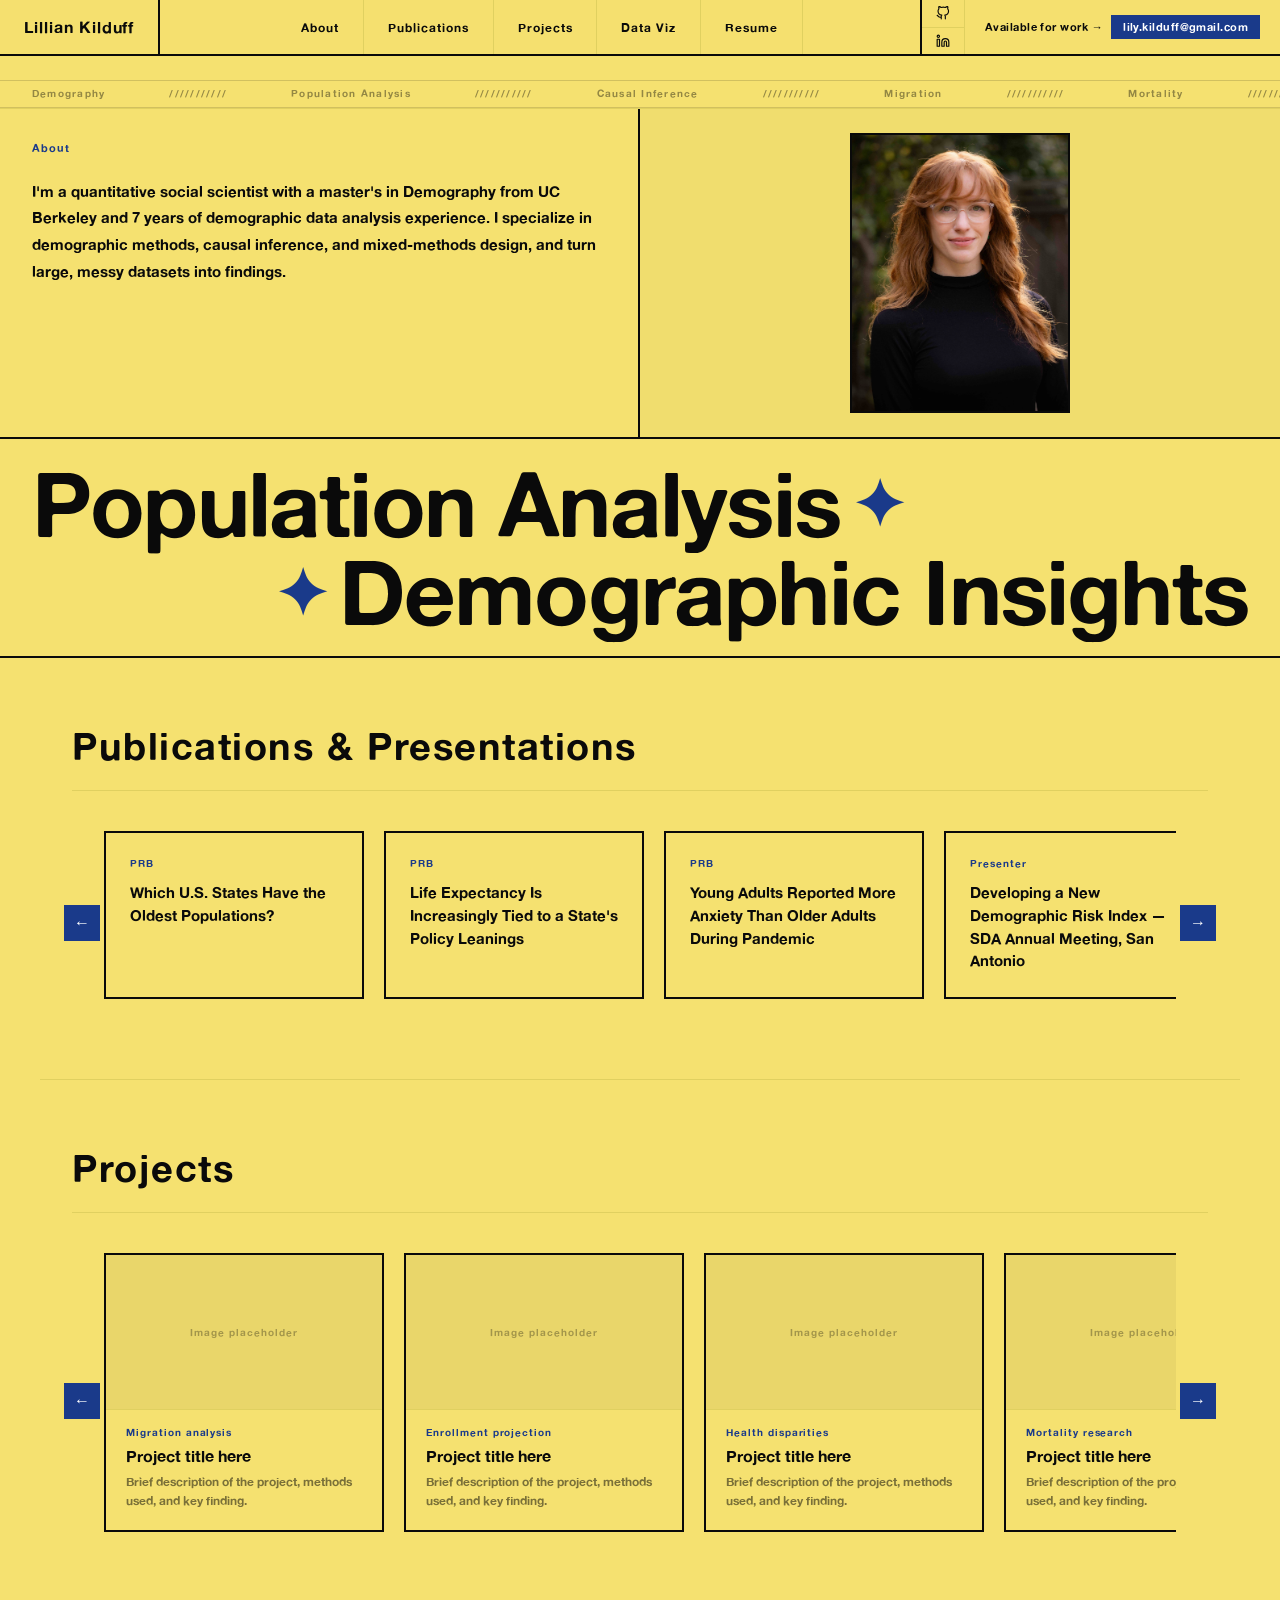
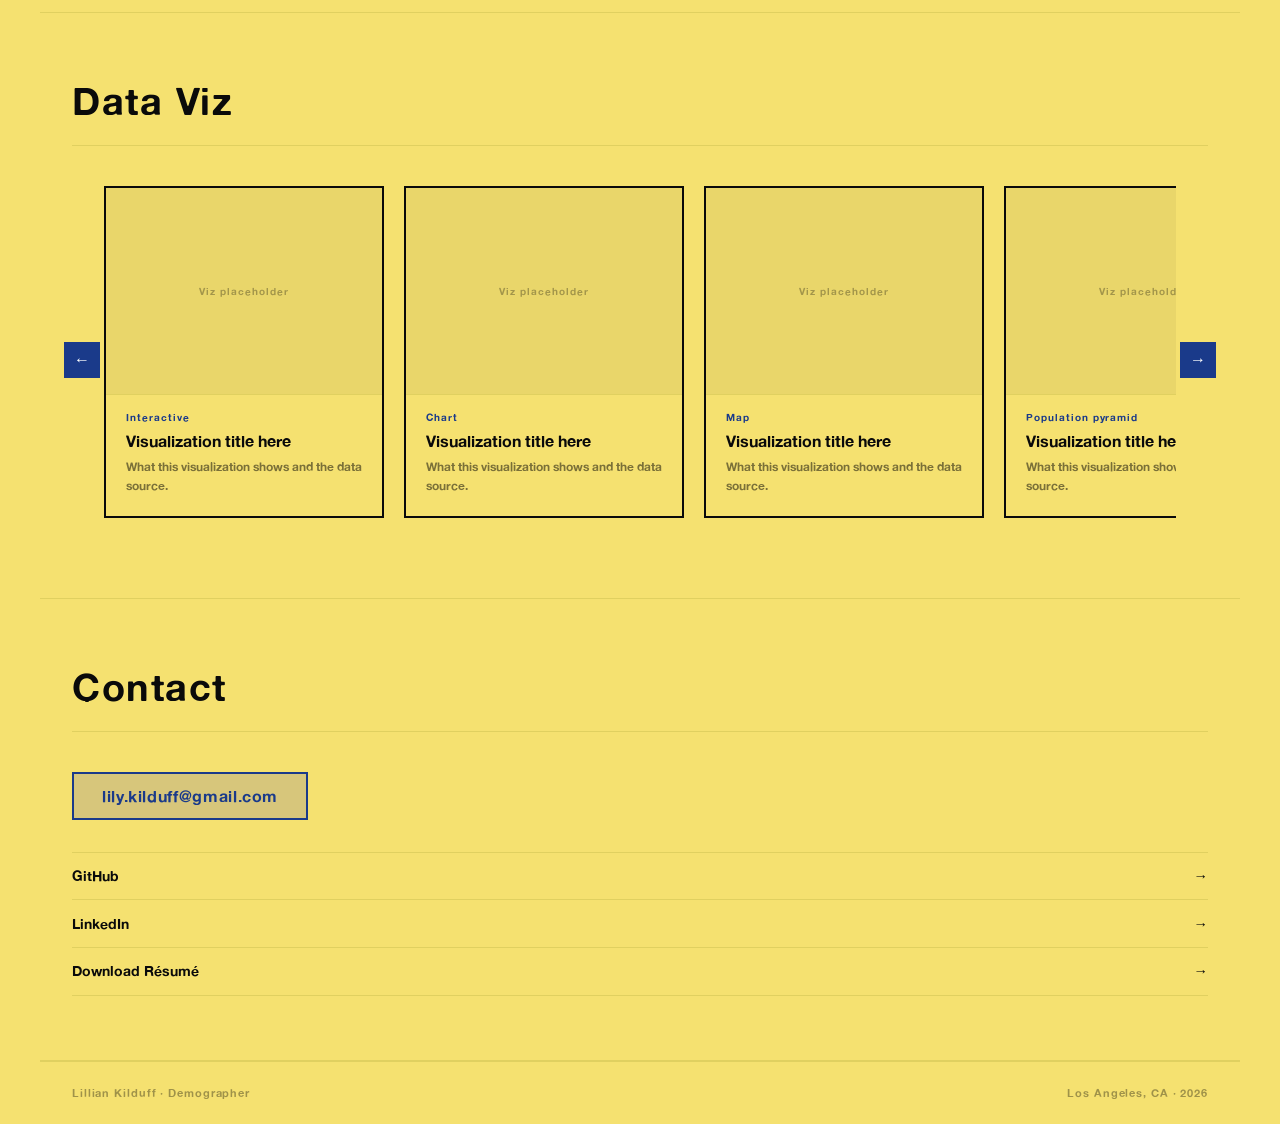
==== index.html @ 301efece "switch" ====
<!DOCTYPE html>
<html lang="en">
<head>
  <meta charset="UTF-8" />
  <meta name="viewport" content="width=device-width, initial-scale=1.0" />
  <title>Lillian Kilduff — Demographer</title>
  <style>
    @font-face {
      font-family: 'AlteHaasGrotesk';
      src: url('fonts/AlteHaasGroteskBold.ttf') format('truetype');
    }
    @font-face {
      font-family: 'ClassyVogue';
      src: url('fonts/Classyvogueregular.ttf') format('truetype');
    }

    *, *::before, *::after { box-sizing: border-box; margin: 0; padding: 0; }

    :root {
      --bg: #F5E170;
      --ink: #0a0a0a;
      --blue: #1a3a8a;
      --rule: #e0d060;
      --max: 1200px;
    }

    html { scroll-behavior: smooth; }

    body {
      font-family: 'AlteHaasGrotesk', sans-serif;
      background: var(--bg);
      color: var(--ink);
      -webkit-font-smoothing: antialiased;
      overflow-x: hidden;
      cursor: url("data:image/svg+xml,%3Csvg xmlns='http://www.w3.org/2000/svg' width='32' height='32' viewBox='0 0 32 32'%3E%3Crect x='14' y='2' width='2' height='4' fill='%231a3a8a'/%3E%3Crect x='16' y='2' width='2' height='4' fill='%23E87722'/%3E%3Crect x='11' y='7' width='5' height='4' fill='%231a3a8a'/%3E%3Crect x='16' y='7' width='5' height='4' fill='%23E87722'/%3E%3Crect x='8' y='12' width='8' height='4' fill='%231a3a8a'/%3E%3Crect x='16' y='12' width='8' height='4' fill='%23E87722'/%3E%3Crect x='5' y='17' width='11' height='4' fill='%231a3a8a'/%3E%3Crect x='16' y='17' width='11' height='4' fill='%23E87722'/%3E%3Crect x='2' y='22' width='14' height='4' fill='%231a3a8a'/%3E%3Crect x='16' y='22' width='14' height='4' fill='%23E87722'/%3E%3C/svg%3E") 16 16, auto;
    }

    /* ── NAV ── */
    nav {
      position: fixed;
      top: 0; left: 0; right: 0;
      z-index: 100;
      display: grid;
      grid-template-columns: auto 1fr auto;
      align-items: stretch;
      background: rgba(245,225,112,0.97);
      backdrop-filter: blur(8px);
      border-bottom: 2px solid var(--ink);
      height: 56px;
    }

    .nav-name {
      font-family: 'AlteHaasGrotesk', sans-serif;
      font-size: 1rem;
      font-weight: bold;
      color: var(--ink);
      text-decoration: none;
      letter-spacing: 0.06em;
      
      display: flex;
      align-items: center;
      padding: 0 1.5rem;
      border-right: 2px solid var(--ink);
      white-space: nowrap;
    }

    .nav-links {
      display: flex;
      align-items: stretch;
      justify-content: center;
      list-style: none;
      gap: 0;
    }

    .nav-links li {
      display: flex;
      align-items: stretch;
      border-right: 1px solid var(--rule);
    }

    .nav-links a {
      display: flex;
      align-items: center;
      padding: 0 1.5rem;
      font-family: 'AlteHaasGrotesk', sans-serif;
      font-size: 0.75rem;
      font-weight: bold;
      color: var(--ink);
      text-decoration: none;
      
      letter-spacing: 0.08em;
      transition: background 0.15s;
      white-space: nowrap;
    }

    .nav-links a:hover { background: rgba(0,0,0,0.06); }

    .nav-right {
      display: flex;
      align-items: stretch;
      border-left: 2px solid var(--ink);
    }

    .nav-icon-stack {
      display: flex;
      flex-direction: column;
      border-right: 1px solid var(--rule);
    }

    .nav-icon {
      display: flex;
      align-items: center;
      justify-content: center;
      width: 42px;
      flex: 1;
      color: var(--ink);
      border-bottom: 1px solid var(--rule);
      transition: background 0.15s;
    }

    .nav-icon:last-child { border-bottom: none; }
    .nav-icon:hover { background: rgba(0,0,0,0.06); }

    .nav-icon svg {
      width: 14px;
      height: 14px;
    }

    .nav-right-text {
      display: flex;
      align-items: center;
      padding: 0 1.25rem;
      font-family: 'AlteHaasGrotesk', sans-serif;
      font-size: 0.7rem;
      font-weight: bold;
      color: var(--ink);
      letter-spacing: 0.04em;
      white-space: nowrap;
    }

    .nav-right-text a.nav-email-btn {
      display: inline-block;
      background: var(--blue);
      color: #fff !important;
      padding: 0.3rem 0.75rem;
      margin-left: 0.5rem;
      font-weight: bold;
      text-decoration: none;
      font-size: 0.7rem;
      transition: background 0.2s;
    }

    .nav-right-text a.nav-email-btn:hover { background: #142d6e; text-decoration: none; }

    /* ── HERO ── */
    .hero {
      padding-top: 80px;
      border-bottom: 2px solid var(--ink);
    }

    .hero-img {
      width: 100%;
      height: 280px;
      object-fit: cover;
      display: block;
      border-bottom: 1px solid rgba(0,0,0,0.15);
    }

    .hero-img-placeholder {
      width: 100%;
      height: 280px;
      background: rgba(0,0,0,0.05);
      display: flex;
      align-items: center;
      justify-content: center;
      border-bottom: 1px solid rgba(0,0,0,0.15);
    }

    .hero-img-placeholder span {
      font-size: 0.7rem;
      color: rgba(0,0,0,0.3);
      
      letter-spacing: 0.12em;
    }

    /* Ticker */
    .ticker-wrap {
      overflow: hidden;
      border-top: 1px solid rgba(0,0,0,0.15);
      border-bottom: 1px solid rgba(0,0,0,0.15);
      padding: 0.4rem 0;
      background: var(--bg);
    }

    .ticker {
      display: flex;
      white-space: nowrap;
      animation: ticker 18s linear infinite;
    }

    .ticker span {
      font-family: 'AlteHaasGrotesk', sans-serif;
      font-size: 0.65rem;
      font-weight: bold;
      letter-spacing: 0.12em;
      color: rgba(0,0,0,0.4);
      padding: 0 2rem;
    }

    @keyframes ticker {
      from { transform: translateX(0); }
      to { transform: translateX(-50%); }
    }

    /* Big hero text */
    .hero-text {
      padding: 1.5rem 2rem 2rem;
      overflow: hidden;
    }

    .hero-big {
      font-family: 'AlteHaasGrotesk', sans-serif;
      font-size: clamp(2.5rem, 7vw, 6rem);
      font-weight: bold;
      line-height: 0.9;
      white-space: nowrap;
      letter-spacing: -0.02em;
      color: var(--ink);
      display: flex;
      justify-content: space-between;
      align-items: center;
      gap: 1rem;
    }

    .hero-big .plus {
      font-size: clamp(2rem, 5vw, 4rem);
      color: var(--blue);
    }

    /* ── SECTIONS ── */
    .section {
      max-width: var(--max);
      margin: 0 auto;
      padding: 4rem 2rem;
      border-bottom: 1px solid var(--rule);
    }

    .section-title {
      font-family: 'AlteHaasGrotesk', sans-serif;
      font-size: clamp(1.8rem, 3vw, 2.4rem);
      font-weight: bold;
      color: var(--ink);
      margin-bottom: 2.5rem;
      padding-bottom: 1.25rem;
      border-bottom: 1px solid var(--rule);
      
      letter-spacing: 0.04em;
    }

    /* ── ABOUT ── */
    .about-section-inner {
      max-width: var(--max);
      margin: 0 auto;
      padding: 4rem 2rem;
      display: grid;
      grid-template-columns: 1fr 1fr;
      gap: 4rem;
      align-items: end;
      border-bottom: 1px solid var(--rule);
    }

    .about-photo-wrap { display: flex; align-items: flex-end; }
    .about-photo { display: block; width: 300px; }

    .about-bio-text {
      font-family: 'AlteHaasGrotesk', sans-serif;
      font-size: 1.2rem;
      line-height: 1.75;
      color: var(--blue);
      font-weight: bold;
      align-self: start;
    }

    /* ── HERO SPLIT ── */
    .hero-split {
      display: grid;
      grid-template-columns: 1fr 1fr;
      border-top: 1px solid var(--rule);
    }

    .hero-left {
      padding: 2rem;
      border-right: 2px solid var(--ink);
      display: flex;
      flex-direction: column;
      gap: 1rem;
    }

    .hero-right {
      display: flex;
      align-items: center;
      justify-content: center;
      padding: 1.5rem;
      background: rgba(0,0,0,0.02);
    }

    .hero-headshot {
      width: 220px;
      height: 280px;
      object-fit: cover;
      object-position: top;
      display: block;
      border: 2px solid var(--ink);
    }

    .hero-about-heading {
      font-family: 'AlteHaasGrotesk', sans-serif;
      font-size: 0.7rem;
      font-weight: bold;
      color: var(--blue);
      letter-spacing: 0.1em;
      margin-bottom: 0.5rem;
    }

    .hero-about-text {
      font-family: 'AlteHaasGrotesk', sans-serif;
      font-size: 0.95rem;
      line-height: 1.75;
      color: var(--ink);
      font-weight: bold;
    }

    /* ── CAROUSEL ── */
    .carousel-wrap { position: relative; padding: 0 2rem; }

    .pub-carousel {
      display: flex;
      gap: 1.25rem;
      overflow-x: auto;
      scroll-snap-type: x mandatory;
      -webkit-overflow-scrolling: touch;
      padding-bottom: 1rem;
      scrollbar-width: none;
    }

    .pub-carousel::-webkit-scrollbar { display: none; }

    .pub-card {
      flex: 0 0 260px;
      scroll-snap-align: start;
      border: 2px solid var(--ink);
      padding: 1.5rem;
      text-decoration: none;
      color: inherit;
      display: flex;
      flex-direction: column;
      gap: 0.75rem;
      transition: border-color 0.2s, background 0.2s;
    }

    .pub-card:hover { border-color: var(--blue); background: rgba(0,0,205,0.04); }

    .pub-card-venue {
      font-size: 0.65rem;
      color: var(--blue);
      
      letter-spacing: 0.1em;
      font-weight: bold;
    }

    .pub-card-title {
      font-size: 0.95rem;
      color: var(--ink);
      font-weight: bold;
      line-height: 1.5;
    }

    /* Project/viz cards */
    .card {
      flex: 0 0 280px;
      scroll-snap-align: start;
      border: 2px solid var(--ink);
      text-decoration: none;
      color: inherit;
      display: flex;
      flex-direction: column;
      transition: border-color 0.2s;
    }

    .card:hover { border-color: var(--blue); }

    .card-placeholder {
      width: 100%;
      aspect-ratio: 16/9;
      background: rgba(0,0,0,0.05);
      display: flex;
      align-items: center;
      justify-content: center;
      border-bottom: 1px solid var(--rule);
    }

    .card-placeholder span {
      font-size: 0.6rem;
      color: rgba(0,0,0,0.3);
      
      letter-spacing: 0.1em;
    }

    .card-body { padding: 1rem 1.25rem 1.25rem; }

    .card-type {
      font-size: 0.6rem;
      color: var(--blue);
      
      letter-spacing: 0.1em;
      margin-bottom: 0.4rem;
      font-weight: bold;
    }

    .card-title {
      font-size: 1rem;
      font-weight: bold;
      color: var(--ink);
      line-height: 1.3;
      margin-bottom: 0.4rem;
    }

    .card-desc {
      font-size: 0.78rem;
      color: rgba(0,0,0,0.5);
      font-weight: bold;
      line-height: 1.5;
    }

    /* ── CAROUSEL BUTTONS ── */
    .carousel-btn {
      position: absolute;
      top: 50%;
      transform: translateY(-50%);
      background: var(--blue);
      color: #fff;
      border: none;
      width: 36px;
      height: 36px;
      font-size: 1rem;
      cursor: pointer;
      z-index: 10;
      display: flex;
      align-items: center;
      justify-content: center;
      transition: background 0.2s;
    }

    .carousel-btn:hover { background: #142d6e; }
    .carousel-btn-left { left: -8px; }
    .carousel-btn-right { right: -8px; }

    /* ── CONTACT ── */
    .contact-email {
      display: inline-block;
      padding: 0.75rem 1.75rem;
      background: rgba(0,0,205,0.12);
      color: var(--blue);
      text-decoration: none;
      font-weight: bold;
      font-size: 1rem;
      letter-spacing: 0.04em;
      border: 2px solid var(--blue);
      transition: background 0.2s;
      margin-bottom: 2rem;
    }

    .contact-email:hover { background: rgba(0,0,205,0.2); }

    .contact-link {
      display: flex;
      align-items: center;
      justify-content: space-between;
      padding: 0.9rem 0;
      border-bottom: 1px solid var(--rule);
      text-decoration: none;
      color: var(--ink);
      font-weight: bold;
      font-size: 0.9rem;
      transition: color 0.2s;
    }

    .contact-link:first-of-type { border-top: 1px solid var(--rule); }
    .contact-link:hover { color: var(--blue); }

    /* ── FOOTER ── */
    footer {
      max-width: var(--max);
      margin: 0 auto;
      padding: 1.5rem 2rem;
      display: flex;
      justify-content: space-between;
      border-top: 1px solid var(--rule);
      font-size: 0.7rem;
      font-weight: bold;
      color: rgba(0,0,0,0.35);
      letter-spacing: 0.08em;
      
    }

    /* ── RESPONSIVE ── */
    @media (max-width: 768px) {
      nav { grid-template-columns: 1fr auto; }
      .nav-links { display: none; }
      .nav-right { display: none; }
    }

    @media (max-width: 680px) {
      .hero-big { font-size: clamp(1.8rem, 8vw, 3rem); white-space: normal; }
      .hero-split { grid-template-columns: 1fr; }
      .hero-left { border-right: none; border-bottom: 2px solid var(--ink); }
      .hero-right { justify-content: center; padding: 1.5rem; }
      .hero-headshot { width: 160px; height: 200px; }
      .carousel-btn { display: none; }
      footer { flex-direction: column; gap: 0.4rem; }
    }

    @media (prefers-reduced-motion: reduce) {
      .ticker { animation: none; }
      * { transition: none !important; }
    }
  </style>
</head>
<body>

  <nav>
    <a href="#" class="nav-name">Lillian Kilduff</a>
    <ul class="nav-links">
      <li><a href="#about">About</a></li>
      <li><a href="#publications">Publications</a></li>
      <li><a href="#projects">Projects</a></li>
      <li><a href="#vizs">Data Viz</a></li>
      <li><a href="resume.html">Resume</a></li>
    </ul>
    <div class="nav-right">
      <div class="nav-icon-stack">
        <a href="https://github.com/lkilduff" class="nav-icon" target="_blank" rel="noopener" title="GitHub">
          <svg viewBox="0 0 24 24" fill="none" stroke="currentColor" stroke-width="2" stroke-linecap="round" stroke-linejoin="round"><path d="M9 19c-5 1.5-5-2.5-7-3m14 6v-3.87a3.37 3.37 0 0 0-.94-2.61c3.14-.35 6.44-1.54 6.44-7A5.44 5.44 0 0 0 20 4.77 5.07 5.07 0 0 0 19.91 1S18.73.65 16 2.48a13.38 13.38 0 0 0-7 0C6.27.65 5.09 1 5.09 1A5.07 5.07 0 0 0 5 4.77a5.44 5.44 0 0 0-1.5 3.78c0 5.42 3.3 6.61 6.44 7A3.37 3.37 0 0 0 9 18.13V22"/></svg>
        </a>
        <a href="https://linkedin.com/in/yourusername" class="nav-icon" target="_blank" rel="noopener" title="LinkedIn">
          <svg viewBox="0 0 24 24" fill="none" stroke="currentColor" stroke-width="2" stroke-linecap="round" stroke-linejoin="round"><path d="M16 8a6 6 0 0 1 6 6v7h-4v-7a2 2 0 0 0-2-2 2 2 0 0 0-2 2v7h-4v-7a6 6 0 0 1 6-6z"/><rect x="2" y="9" width="4" height="12"/><circle cx="4" cy="4" r="2"/></svg>
        </a>
      </div>
      <div class="nav-right-text">Available for work → <a href="mailto:lily.kilduff@gmail.com" class="nav-email-btn">lily.kilduff@gmail.com</a></div>
    </div>
  </nav>

  <!-- HERO -->
  <div class="hero" id="about">
    <div class="ticker-wrap">
      <div class="ticker" id="ticker">
        <span>Demography</span><span>///////////</span>
        <span>Population Analysis</span><span>///////////</span>
        <span>Causal Inference</span><span>///////////</span>
        <span>Migration</span><span>///////////</span>
        <span>Mortality</span><span>///////////</span>
        <span>Fertility</span><span>///////////</span>
        <span>Census Data</span><span>///////////</span>
        <span>GIS Mapping</span><span>///////////</span>
        <span>UC Berkeley</span><span>///////////</span>
        <span>Demography</span><span>///////////</span>
        <span>Population Analysis</span><span>///////////</span>
        <span>Causal Inference</span><span>///////////</span>
        <span>Migration</span><span>///////////</span>
        <span>Mortality</span><span>///////////</span>
        <span>Fertility</span><span>///////////</span>
        <span>Census Data</span><span>///////////</span>
        <span>GIS Mapping</span><span>///////////</span>
        <span>UC Berkeley</span><span>///////////</span>
      </div>
    </div>
    <!-- Split: about text left, photo right -->
    <div class="hero-split">
      <div class="hero-left">
        <h2 class="hero-about-heading">About</h2>
        <p class="hero-about-text">I'm a quantitative social scientist with a master's in Demography from UC Berkeley and 7 years of demographic data analysis experience. I specialize in demographic methods, causal inference, and mixed-methods design, and turn large, messy datasets into findings.</p>
      </div>
      <div class="hero-right">
        <img src="headshot.jpeg" alt="Lillian Kilduff" class="hero-headshot" onerror="this.style.display='none';" />
      </div>
    </div>
    <!-- Big text full width -->
    <div class="hero-text" style="padding:1.5rem 2rem; border-top:2px solid var(--ink);">
      <div class="hero-big" style="justify-content:flex-start; gap:0.75rem;">
        <span>Population Analysis</span>
        <span class="plus">✦</span>
      </div>
      <div class="hero-big" style="margin-top:0.5rem; justify-content:flex-end; gap:0.75rem;">
        <span class="plus">✦</span>
        <span>Demographic Insights</span>
      </div>
    </div>
  </div>

  <!-- PUBLICATIONS -->
  <div id="publications">
    <div class="section">
      <h2 class="section-title">Publications & Presentations</h2>
      <div class="carousel-wrap">
        <button class="carousel-btn carousel-btn-left" onclick="scrollCarousel('pub-carousel',-1)">&#8592;</button>
        <div class="pub-carousel" id="pub-carousel">
          <a href="https://www.prb.org/resources/which-us-states-are-the-oldest/" class="pub-card" target="_blank" rel="noopener">
            <div class="pub-card-venue">PRB</div>
            <div class="pub-card-title">Which U.S. States Have the Oldest Populations?</div>
          </a>
          <a href="https://www.prb.org/resources/liberal-u-s-state-policies-linked-to-longer-lives/" class="pub-card" target="_blank" rel="noopener">
            <div class="pub-card-venue">PRB</div>
            <div class="pub-card-title">Life Expectancy Is Increasingly Tied to a State's Policy Leanings</div>
          </a>
          <a href="https://www.prb.org/resources/the-best-years-of-their-lives-young-adults-reported-more-anxiety-than-older-adults-during-pandemic-despite-lower-health-risks/" class="pub-card" target="_blank" rel="noopener">
            <div class="pub-card-venue">PRB</div>
            <div class="pub-card-title">Young Adults Reported More Anxiety Than Older Adults During Pandemic</div>
          </a>
          <a href="#" class="pub-card">
            <div class="pub-card-venue">Presenter</div>
            <div class="pub-card-title">Developing a New Demographic Risk Index — SDA Annual Meeting, San Antonio</div>
          </a>
          <a href="#" class="pub-card">
            <div class="pub-card-venue">Presenter</div>
            <div class="pub-card-title">The Role of Changing Age Structure in California's Rising Housing Demand</div>
          </a>
          <a href="https://www.prb.org/resources/how-poverty-in-the-united-states-is-measured-and-why-it-matters/" class="pub-card" target="_blank" rel="noopener">
            <div class="pub-card-venue">PRB</div>
            <div class="pub-card-title">How Poverty in the United States Is Measured and Why It Matters</div>
          </a>
          <a href="https://www.prb.org/resources/disasters-raise-risk-of-a-homeless-undercount-in-2020-census/" class="pub-card" target="_blank" rel="noopener">
            <div class="pub-card-venue">PRB</div>
            <div class="pub-card-title">Disasters Raise Risk of a Homeless Undercount in 2020 Census</div>
          </a>
          <a href="https://www.prb.org/resources/u-s-population-is-growing-older/" class="pub-card" target="_blank" rel="noopener">
            <div class="pub-card-venue">PRB</div>
            <div class="pub-card-title">The U.S. Population Is Growing Older, and the Gender Gap in Life Expectancy Is Narrowing</div>
          </a>
          <a href="#" class="pub-card">
            <div class="pub-card-venue">Census Bureau</div>
            <div class="pub-card-title">Acknowledged Contributor, 12+ Understanding and Using ACS Data Handbooks</div>
          </a>
        </div>
        <button class="carousel-btn carousel-btn-right" onclick="scrollCarousel('pub-carousel',1)">&#8594;</button>
      </div>
    </div>
  </div>

  <!-- PROJECTS -->
  <div id="projects">
    <div class="section">
      <h2 class="section-title">Projects</h2>
      <div class="carousel-wrap">
        <button class="carousel-btn carousel-btn-left" onclick="scrollCarousel('proj-carousel',-1)">&#8592;</button>
        <div class="pub-carousel" id="proj-carousel">
          <a href="#" class="card"><div class="card-placeholder"><span>Image placeholder</span></div><div class="card-body"><div class="card-type">Migration analysis</div><div class="card-title">Project title here</div><p class="card-desc">Brief description of the project, methods used, and key finding.</p></div></a>
          <a href="#" class="card"><div class="card-placeholder"><span>Image placeholder</span></div><div class="card-body"><div class="card-type">Enrollment projection</div><div class="card-title">Project title here</div><p class="card-desc">Brief description of the project, methods used, and key finding.</p></div></a>
          <a href="#" class="card"><div class="card-placeholder"><span>Image placeholder</span></div><div class="card-body"><div class="card-type">Health disparities</div><div class="card-title">Project title here</div><p class="card-desc">Brief description of the project, methods used, and key finding.</p></div></a>
          <a href="#" class="card"><div class="card-placeholder"><span>Image placeholder</span></div><div class="card-body"><div class="card-type">Mortality research</div><div class="card-title">Project title here</div><p class="card-desc">Brief description of the project, methods used, and key finding.</p></div></a>
        </div>
        <button class="carousel-btn carousel-btn-right" onclick="scrollCarousel('proj-carousel',1)">&#8594;</button>
      </div>
    </div>
  </div>

  <!-- DATA VIZ -->
  <div id="vizs">
    <div class="section">
      <h2 class="section-title">Data Viz</h2>
      <div class="carousel-wrap">
        <button class="carousel-btn carousel-btn-left" onclick="scrollCarousel('viz-carousel',-1)">&#8592;</button>
        <div class="pub-carousel" id="viz-carousel">
          <a href="#" class="card"><div class="card-placeholder" style="aspect-ratio:4/3;"><span>Viz placeholder</span></div><div class="card-body"><div class="card-type">Interactive</div><div class="card-title">Visualization title here</div><p class="card-desc">What this visualization shows and the data source.</p></div></a>
          <a href="#" class="card"><div class="card-placeholder" style="aspect-ratio:4/3;"><span>Viz placeholder</span></div><div class="card-body"><div class="card-type">Chart</div><div class="card-title">Visualization title here</div><p class="card-desc">What this visualization shows and the data source.</p></div></a>
          <a href="#" class="card"><div class="card-placeholder" style="aspect-ratio:4/3;"><span>Viz placeholder</span></div><div class="card-body"><div class="card-type">Map</div><div class="card-title">Visualization title here</div><p class="card-desc">What this visualization shows and the data source.</p></div></a>
          <a href="#" class="card"><div class="card-placeholder" style="aspect-ratio:4/3;"><span>Viz placeholder</span></div><div class="card-body"><div class="card-type">Population pyramid</div><div class="card-title">Visualization title here</div><p class="card-desc">What this visualization shows and the data source.</p></div></a>
        </div>
        <button class="carousel-btn carousel-btn-right" onclick="scrollCarousel('viz-carousel',1)">&#8594;</button>
      </div>
    </div>
  </div>

  <!-- CONTACT -->
  <div id="contact">
    <div class="section">
      <h2 class="section-title">Contact</h2>
      <a href="mailto:lily.kilduff@gmail.com" class="contact-email">lily.kilduff@gmail.com</a>
      <div>
        <a href="https://github.com/lkilduff" class="contact-link" target="_blank" rel="noopener"><span>GitHub</span><span>→</span></a>
        <a href="https://linkedin.com/in/yourusername" class="contact-link" target="_blank" rel="noopener"><span>LinkedIn</span><span>→</span></a>
        <a href="resume.pdf" class="contact-link" target="_blank"><span>Download Résumé</span><span>→</span></a>
      </div>
    </div>
  </div>

  <footer>
    <span>Lillian Kilduff · Demographer</span>
    <span>Los Angeles, CA · 2026</span>
  </footer>

  <script>
    // Carousel
    function scrollCarousel(id, dir) {
      document.getElementById(id).scrollBy({ left: dir * 300, behavior: 'smooth' });
    }

    // Nav
    function toggleMenu() {
      document.getElementById('nav-menu').classList.toggle('open');
    }
    function closeMenu() {
      document.getElementById('nav-menu').classList.remove('open');
    }
    document.addEventListener('click', function(e) {
      if (!e.target.closest('nav')) closeMenu();
    });
  </script>
</body>
</html>
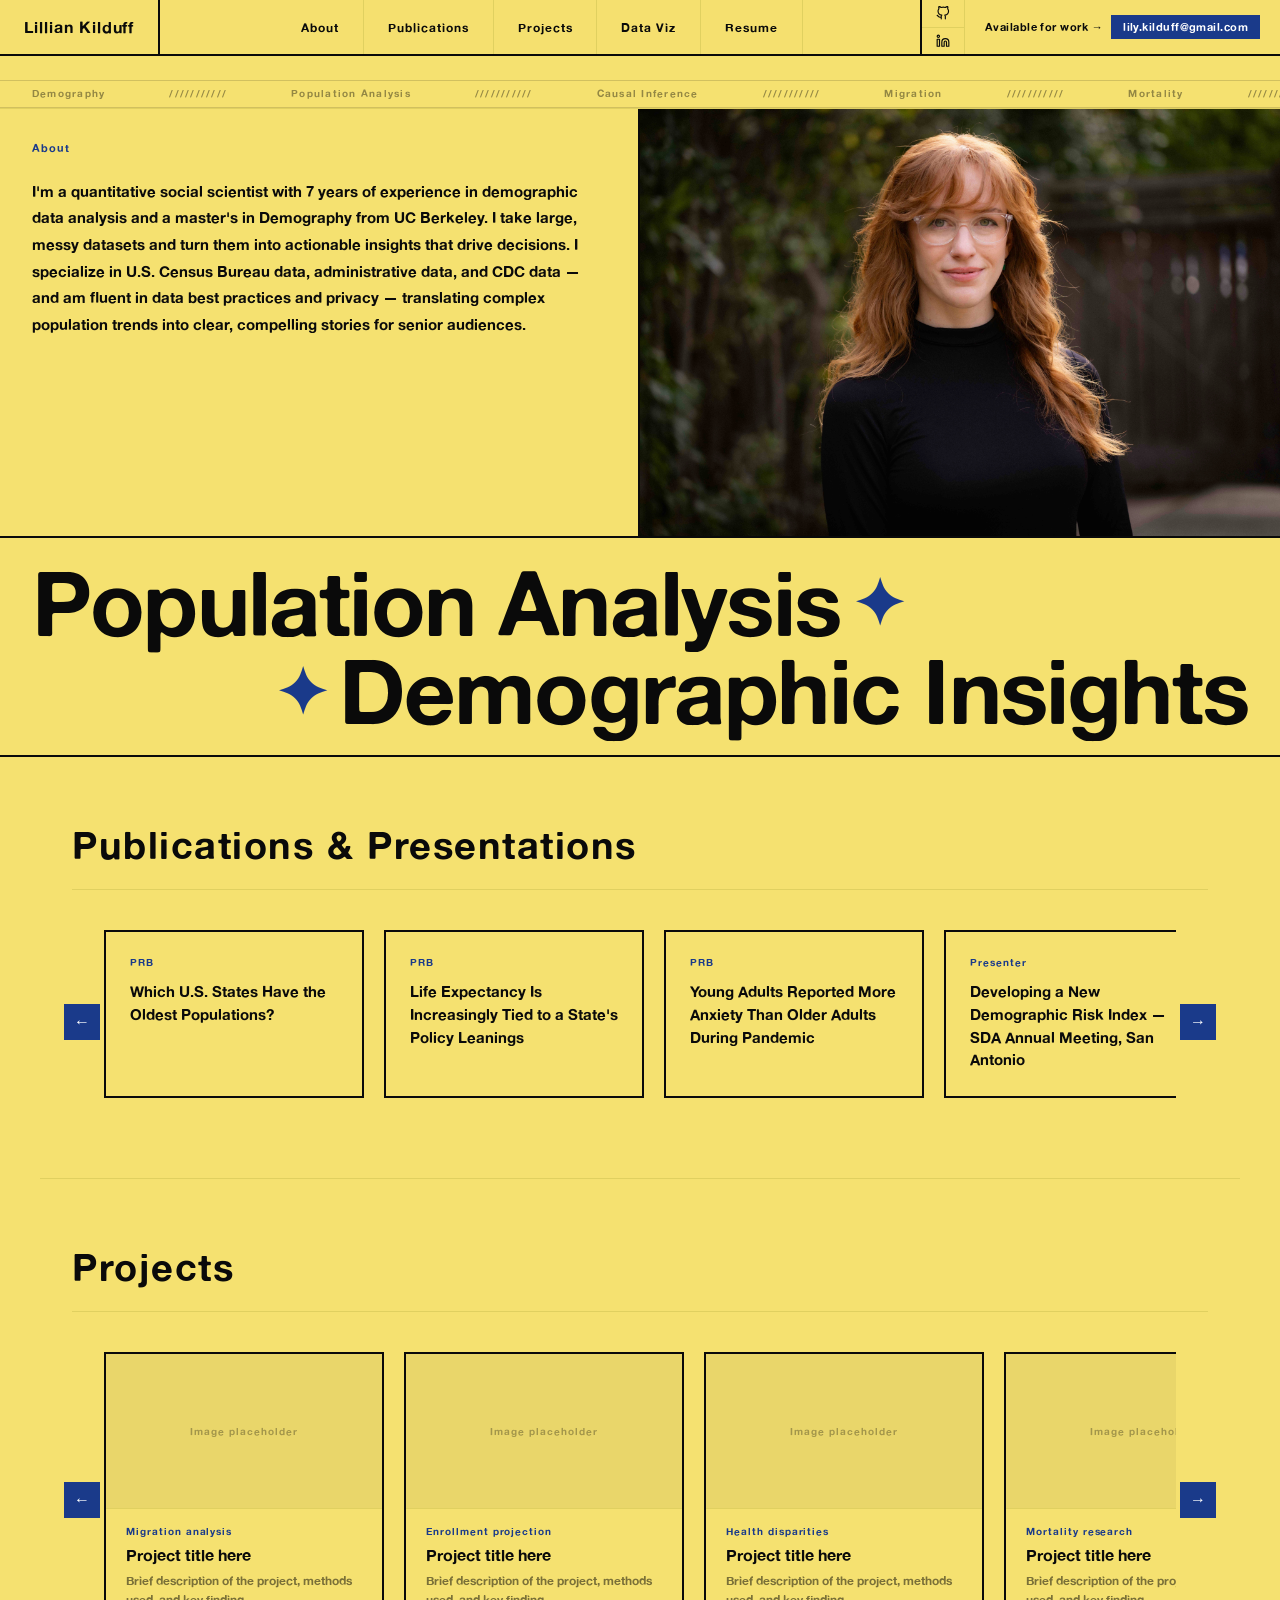
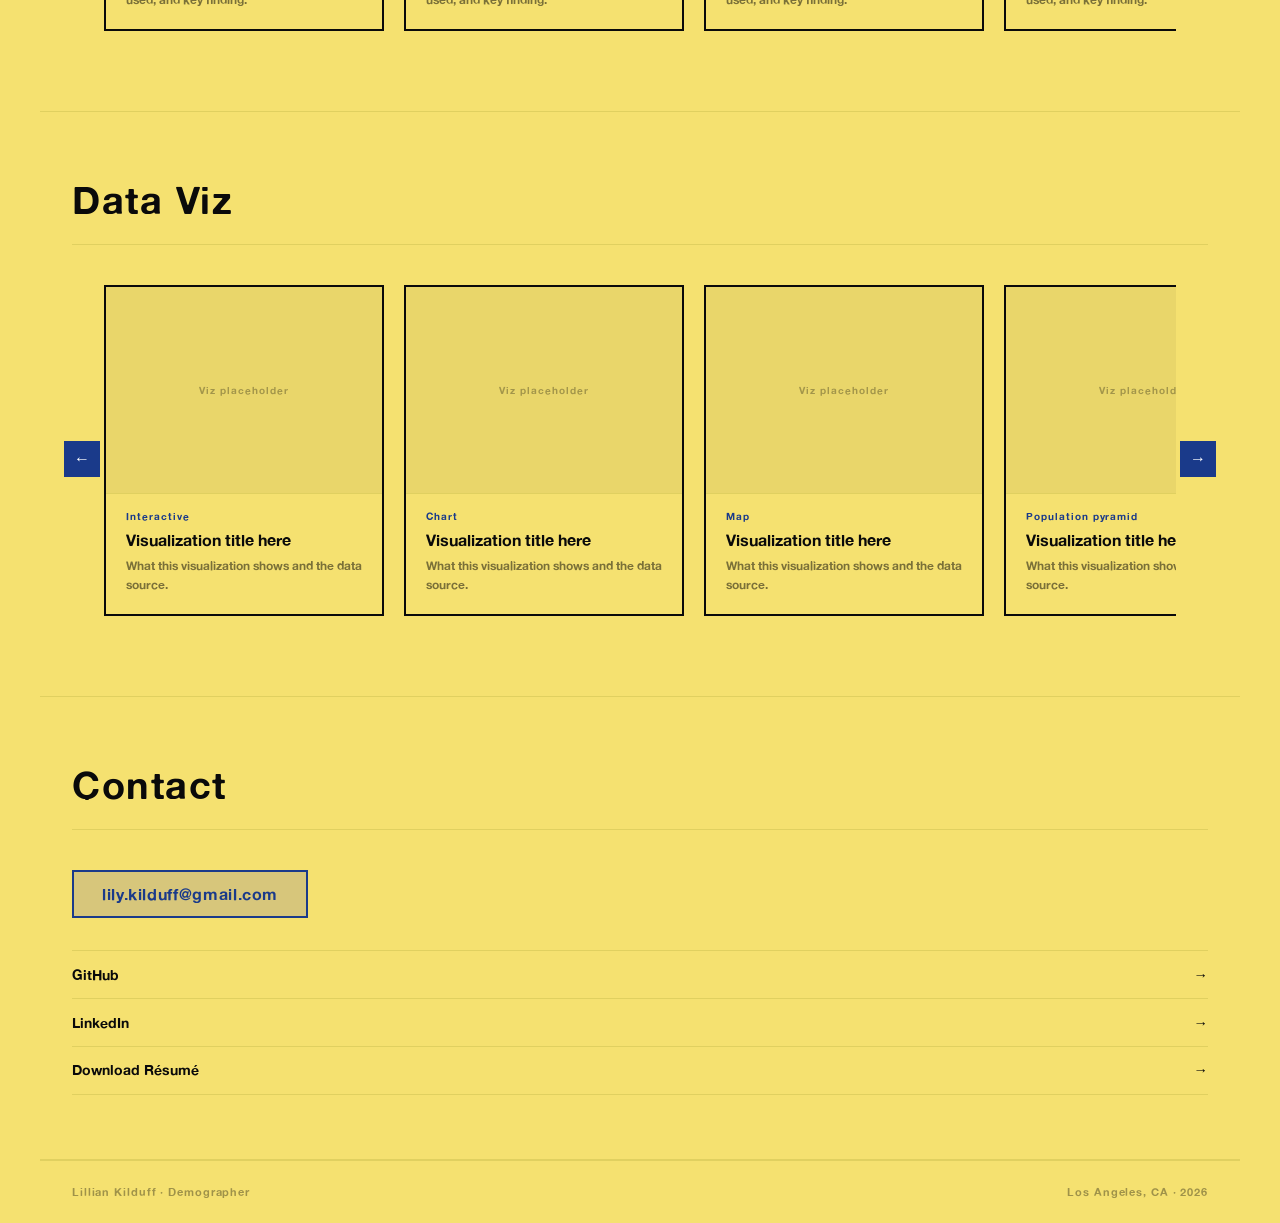
==== commit 14796502: "photo hor" ====
--- a/index.html
+++ b/index.html
@@ -298,19 +298,16 @@
 
     .hero-right {
       display: flex;
-      align-items: center;
-      justify-content: center;
-      padding: 1.5rem;
-      background: rgba(0,0,0,0.02);
+      align-items: stretch;
+      overflow: hidden;
     }
 
     .hero-headshot {
-      width: 220px;
-      height: 280px;
+      width: 100%;
+      height: 100%;
       object-fit: cover;
       object-position: top;
       display: block;
-      border: 2px solid var(--ink);
     }
 
     .hero-about-heading {
@@ -578,7 +575,7 @@
     <div class="hero-split">
       <div class="hero-left">
         <h2 class="hero-about-heading">About</h2>
-        <p class="hero-about-text">I'm a quantitative social scientist with a master's in Demography from UC Berkeley and 7 years of demographic data analysis experience. I specialize in demographic methods, causal inference, and mixed-methods design, and turn large, messy datasets into findings.</p>
+        <p class="hero-about-text">I'm a quantitative social scientist with 7 years of experience in demographic data analysis and a master's in Demography from UC Berkeley. I take large, messy datasets and turn them into actionable insights that drive decisions. I specialize in U.S. Census Bureau data, administrative data, and CDC data — and am fluent in data best practices and privacy — translating complex population trends into clear, compelling stories for senior audiences.</p>
       </div>
       <div class="hero-right">
         <img src="headshot.jpeg" alt="Lillian Kilduff" class="hero-headshot" onerror="this.style.display='none';" />
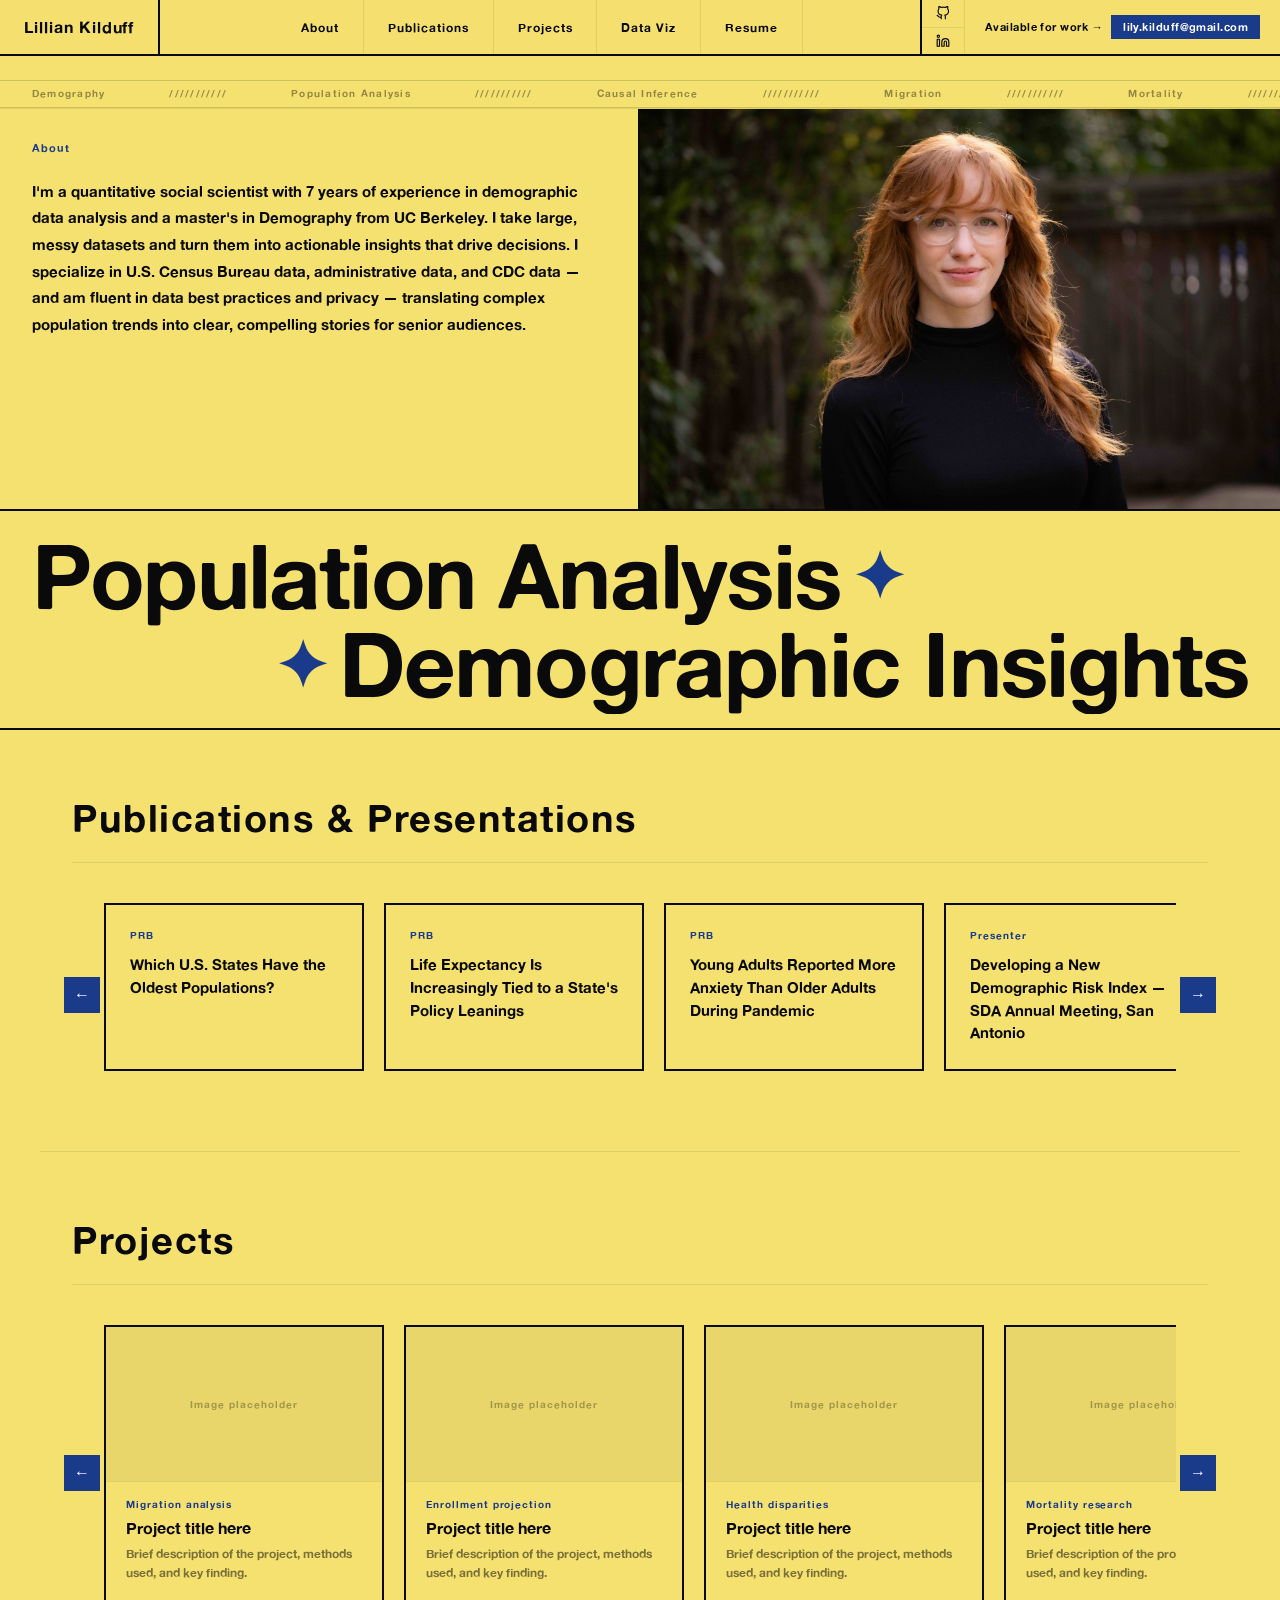
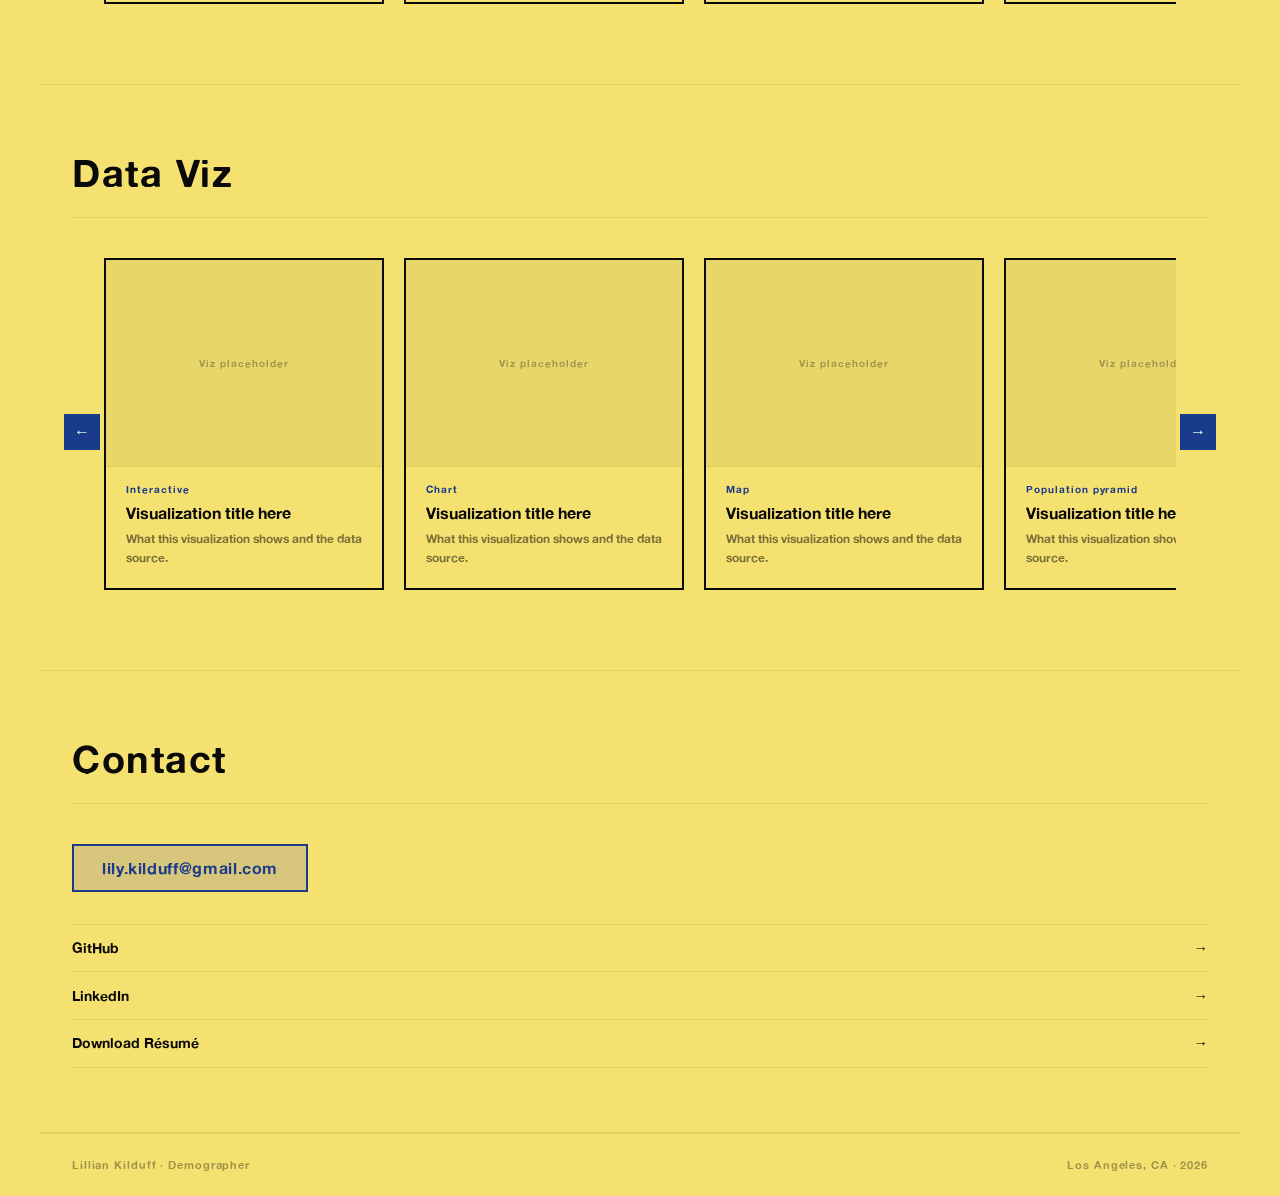
==== commit 4fec7044: "photo fix1" ====
--- a/index.html
+++ b/index.html
@@ -300,6 +300,7 @@
       display: flex;
       align-items: stretch;
       overflow: hidden;
+      max-height: 400px;
     }
 
     .hero-headshot {
@@ -308,6 +309,14 @@
       object-fit: cover;
       object-position: top;
       display: block;
+    }
+
+    .hero-about-text {
+      font-family: 'AlteHaasGrotesk', sans-serif;
+      font-size: 1.2rem;
+      line-height: 1.75;
+      color: var(--ink);
+      font-weight: bold;
     }
 
     .hero-about-heading {
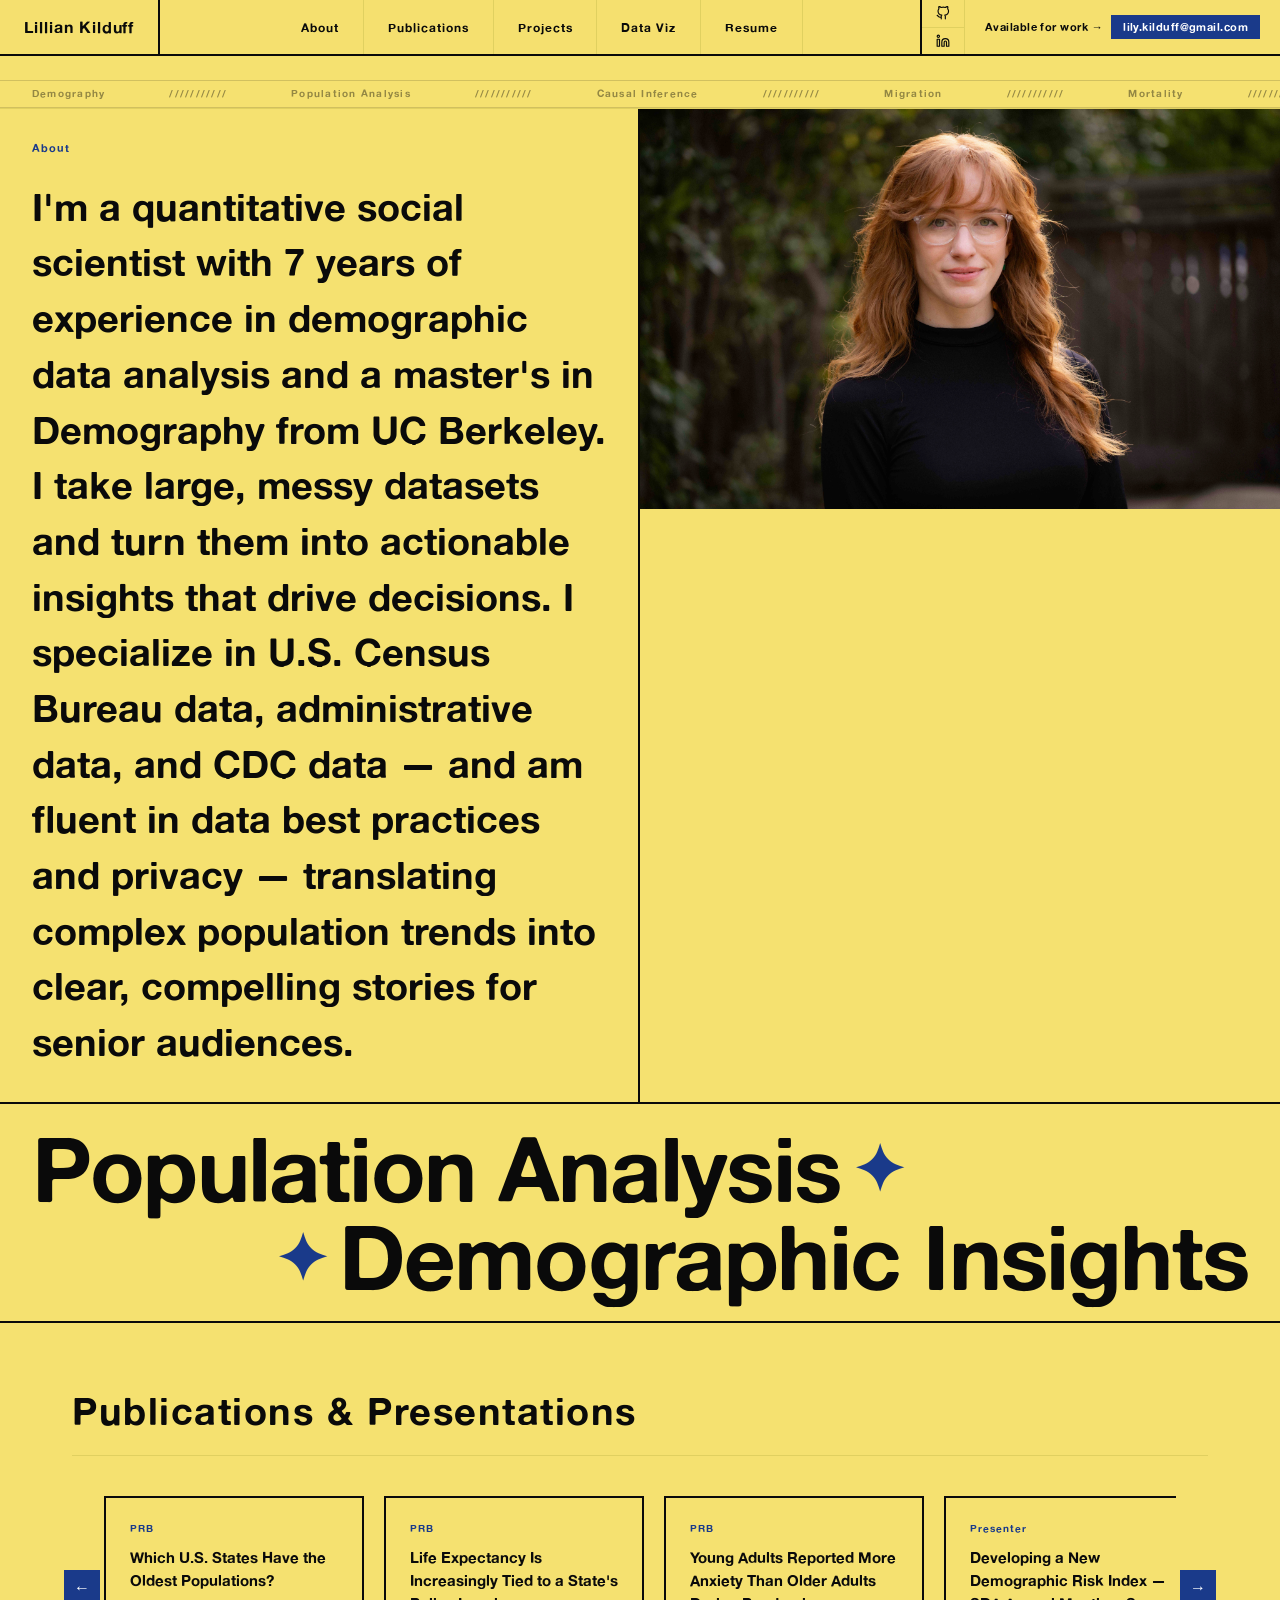
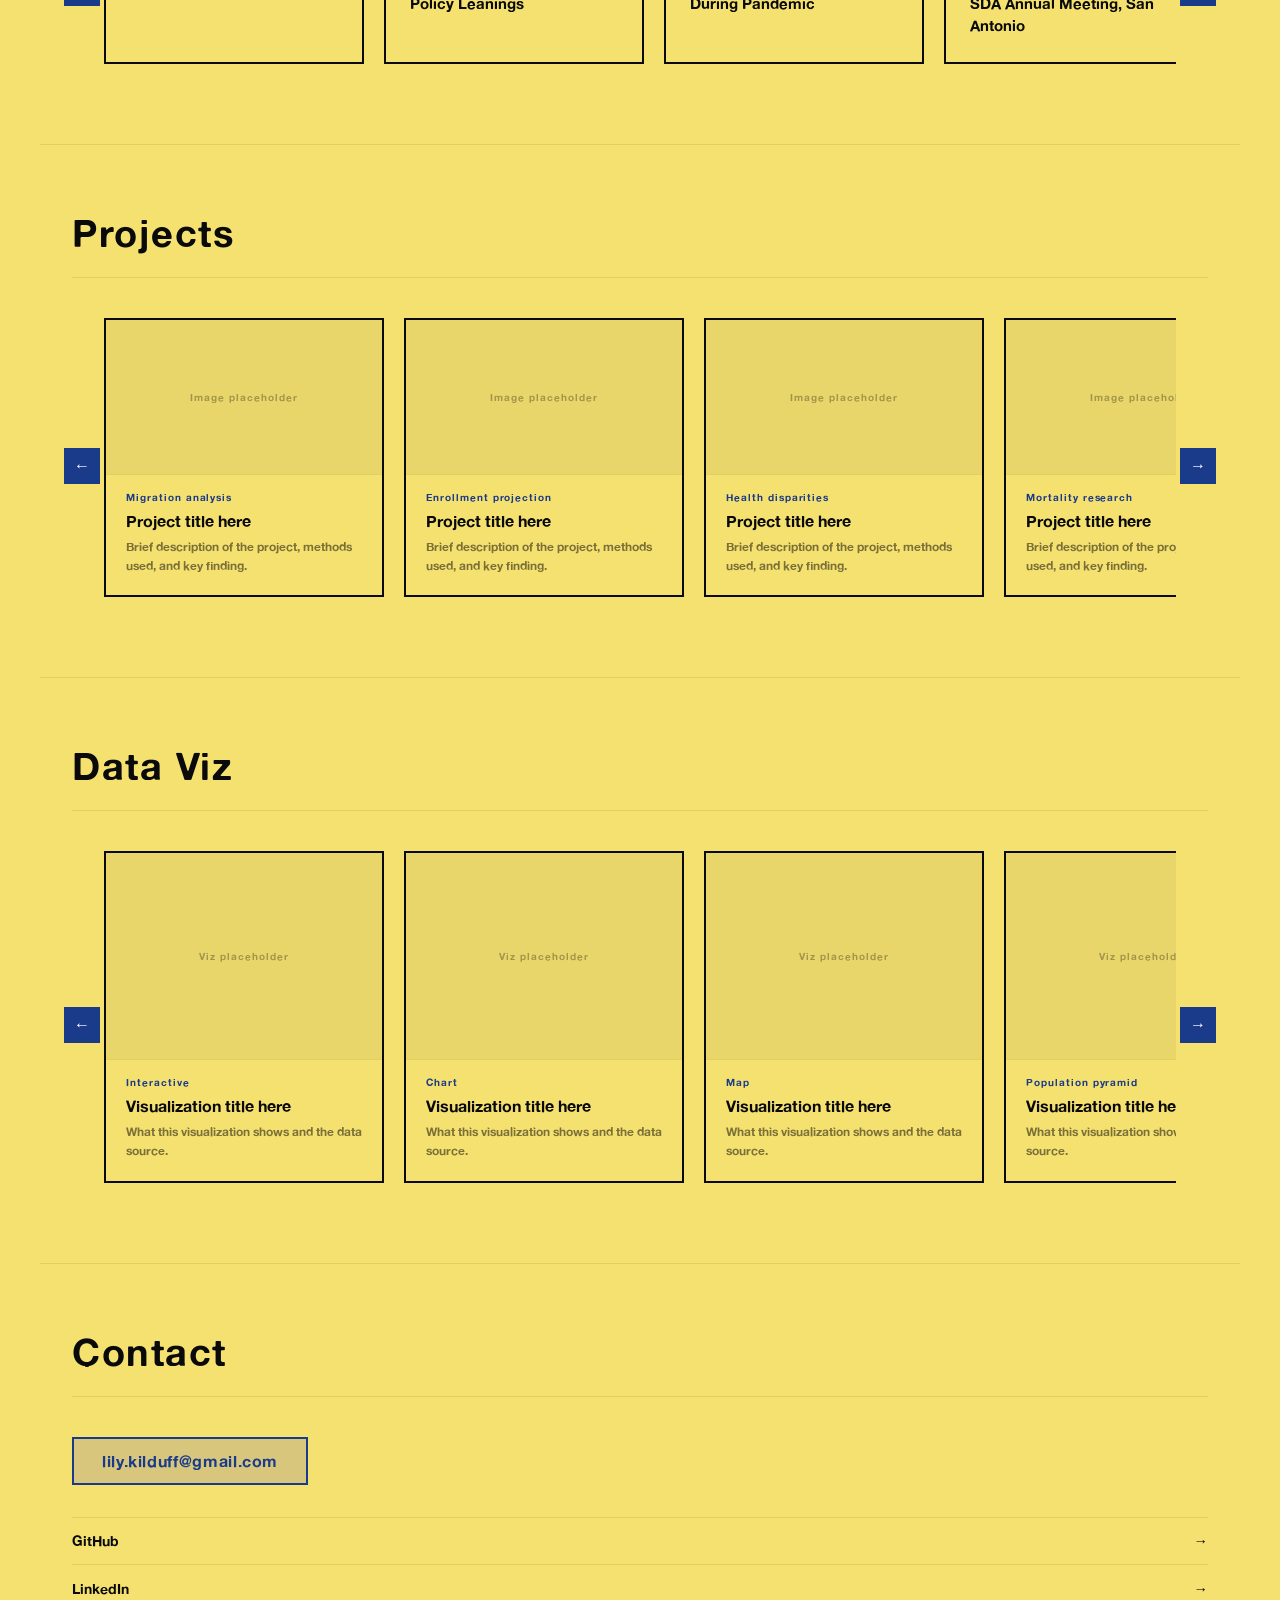
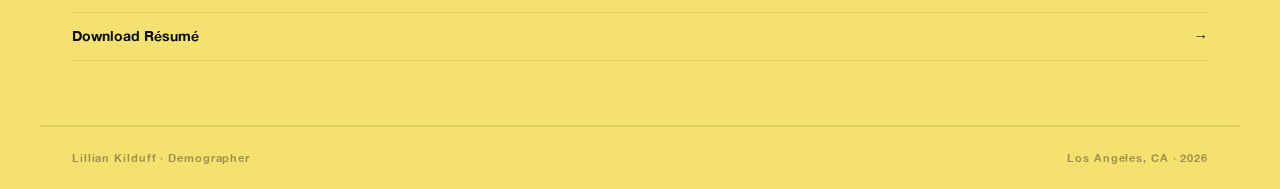
==== commit 38fbc200: "bigger" ====
--- a/index.html
+++ b/index.html
@@ -4,6 +4,7 @@
   <meta charset="UTF-8" />
   <meta name="viewport" content="width=device-width, initial-scale=1.0" />
   <title>Lillian Kilduff — Demographer</title>
+  <link rel="icon" href="data:image/svg+xml,<svg xmlns='http://www.w3.org/2000/svg' viewBox='0 0 100 100'><text y='.9em' font-size='90'>📊</text></svg>" />
   <style>
     @font-face {
       font-family: 'AlteHaasGrotesk';
@@ -313,8 +314,8 @@
 
     .hero-about-text {
       font-family: 'AlteHaasGrotesk', sans-serif;
-      font-size: 1.2rem;
-      line-height: 1.75;
+      font-size: clamp(1.4rem, 3vw, 2.6rem);
+      line-height: 1.45;
       color: var(--ink);
       font-weight: bold;
     }
@@ -326,14 +327,6 @@
       color: var(--blue);
       letter-spacing: 0.1em;
       margin-bottom: 0.5rem;
-    }
-
-    .hero-about-text {
-      font-family: 'AlteHaasGrotesk', sans-serif;
-      font-size: 0.95rem;
-      line-height: 1.75;
-      color: var(--ink);
-      font-weight: bold;
     }
 
     /* ── CAROUSEL ── */
@@ -520,8 +513,9 @@
       .hero-big { font-size: clamp(1.8rem, 8vw, 3rem); white-space: normal; }
       .hero-split { grid-template-columns: 1fr; }
       .hero-left { border-right: none; border-bottom: 2px solid var(--ink); }
-      .hero-right { justify-content: center; padding: 1.5rem; }
-      .hero-headshot { width: 160px; height: 200px; }
+      .hero-right { max-height: none; padding: 0; justify-content: flex-start; }
+      .hero-headshot { width: 100%; height: auto; max-height: 420px; object-fit: cover; }
+      .hero-about-text { font-size: 1.2rem; }
       .carousel-btn { display: none; }
       footer { flex-direction: column; gap: 0.4rem; }
     }
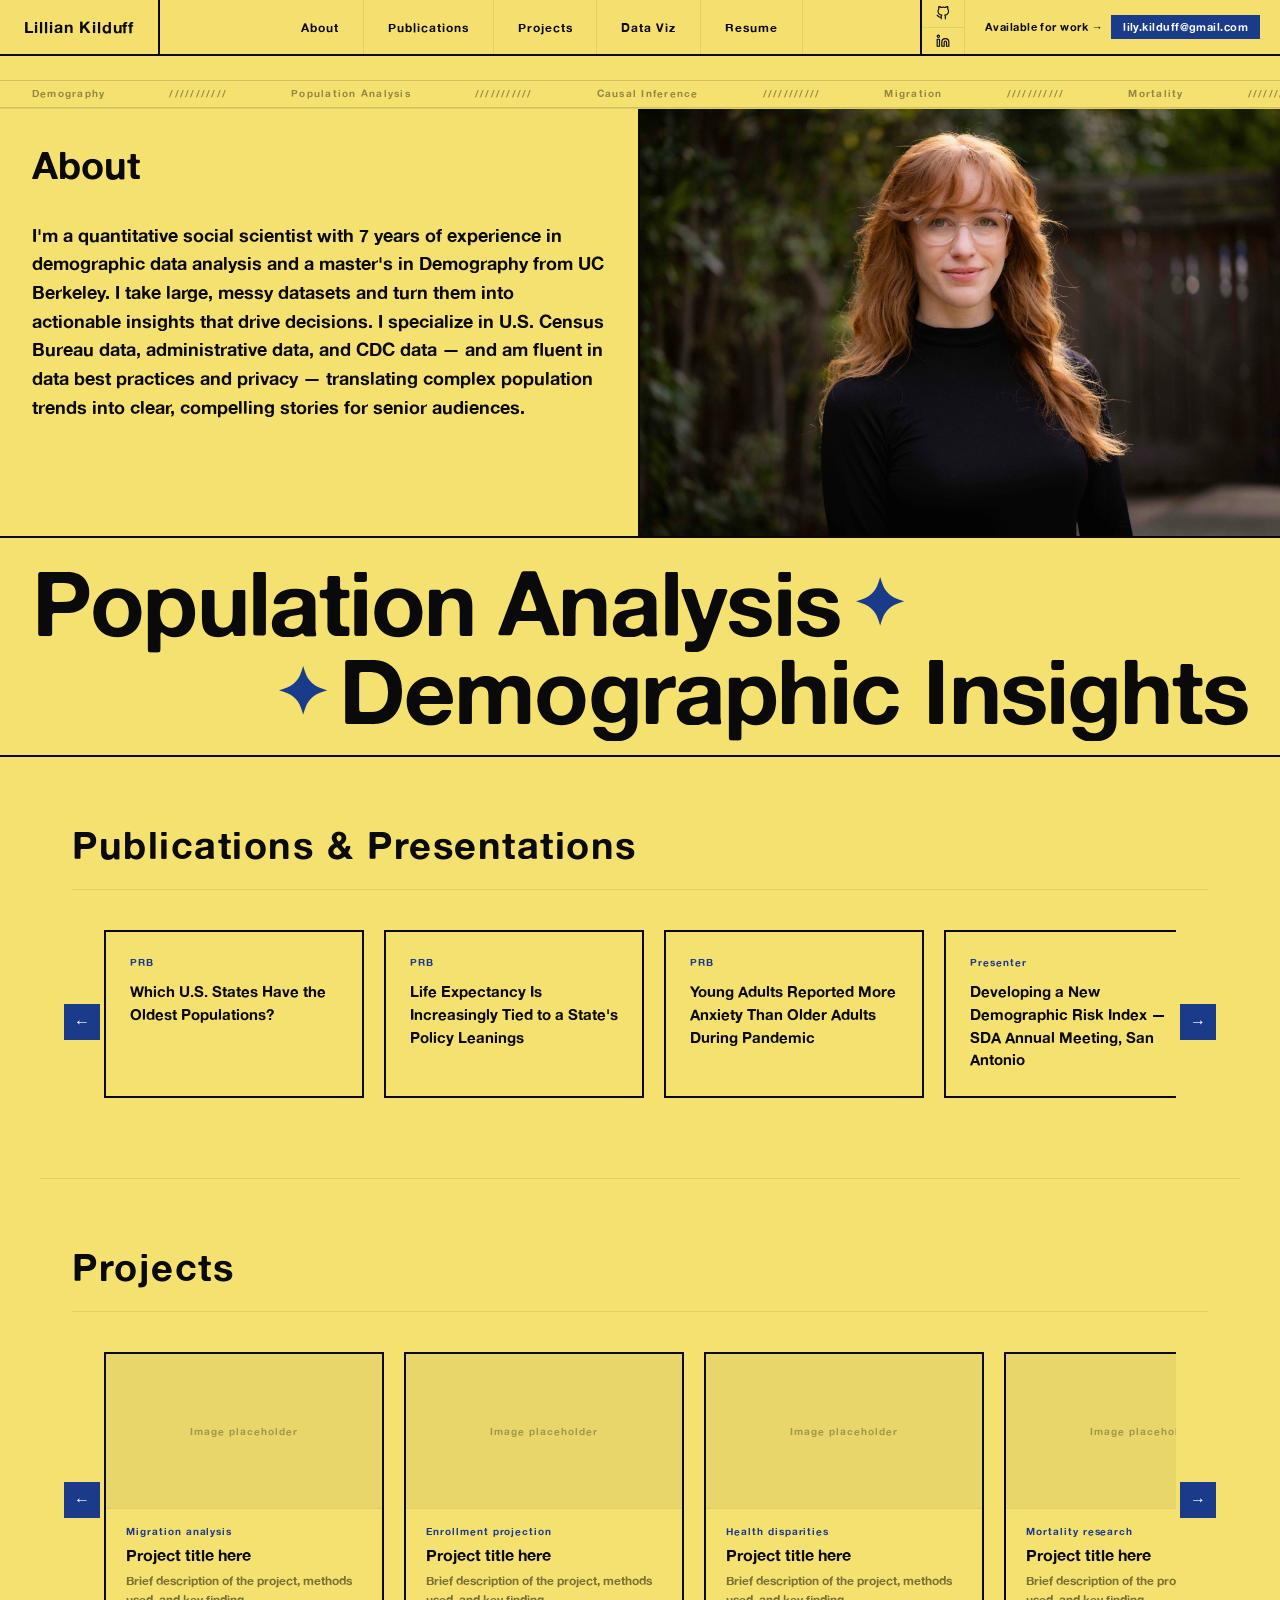
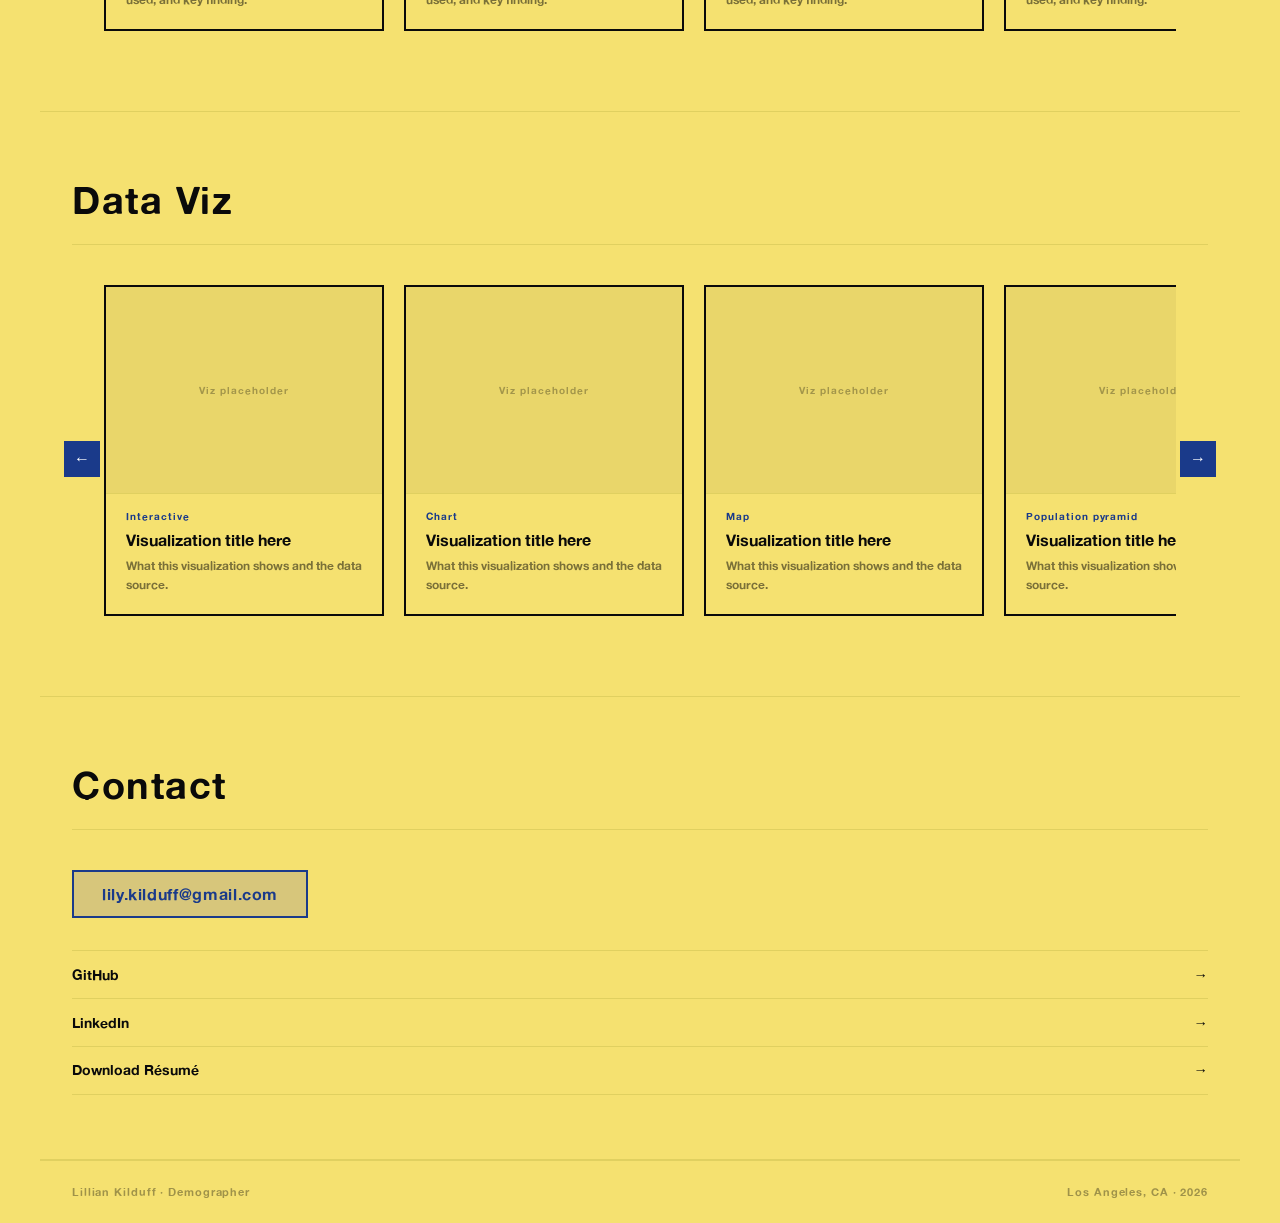
==== commit 9c9a3026: "mobile3" ====
--- a/index.html
+++ b/index.html
@@ -301,7 +301,6 @@
       display: flex;
       align-items: stretch;
       overflow: hidden;
-      max-height: 400px;
     }
 
     .hero-headshot {
@@ -314,19 +313,18 @@
 
     .hero-about-text {
       font-family: 'AlteHaasGrotesk', sans-serif;
-      font-size: clamp(1.4rem, 3vw, 2.6rem);
-      line-height: 1.45;
+      font-size: clamp(1rem, 1.4vw, 1.4rem);
+      line-height: 1.6;
       color: var(--ink);
       font-weight: bold;
     }
 
     .hero-about-heading {
       font-family: 'AlteHaasGrotesk', sans-serif;
-      font-size: 0.7rem;
-      font-weight: bold;
-      color: var(--blue);
-      letter-spacing: 0.1em;
-      margin-bottom: 0.5rem;
+      font-size: clamp(1.8rem, 3vw, 2.4rem);
+      font-weight: bold;
+      color: var(--ink);
+      margin-bottom: 1rem;
     }
 
     /* ── CAROUSEL ── */
@@ -503,10 +501,51 @@
     }
 
     /* ── RESPONSIVE ── */
+    /* ── MOBILE HAMBURGER ── */
+    .mobile-hamburger { display: none; }
+    .mobile-nav-links { display: none; }
+
     @media (max-width: 768px) {
       nav { grid-template-columns: 1fr auto; }
       .nav-links { display: none; }
       .nav-right { display: none; }
+      .mobile-hamburger {
+        display: flex;
+        flex-direction: column;
+        gap: 5px;
+        padding: 0.5rem;
+        background: none;
+        border: none;
+        cursor: pointer;
+      }
+      .mobile-hamburger span {
+        display: block;
+        width: 24px;
+        height: 2px;
+        background: var(--ink);
+      }
+      .mobile-nav-links {
+        position: absolute;
+        top: 100%;
+        left: 0; right: 0;
+        background: rgba(245,225,112,0.98);
+        border-bottom: 2px solid var(--ink);
+        list-style: none;
+        flex-direction: column;
+        z-index: 200;
+      }
+      .mobile-nav-links.open { display: flex; }
+      .mobile-nav-links li { border-top: 1px solid var(--rule); }
+      .mobile-nav-links a {
+        display: block;
+        padding: 1rem 1.5rem;
+        font-family: 'AlteHaasGrotesk', sans-serif;
+        font-size: 1rem;
+        font-weight: bold;
+        color: var(--ink);
+        text-decoration: none;
+      }
+      .mobile-nav-links a:hover { background: rgba(0,0,0,0.05); }
     }
 
     @media (max-width: 680px) {
@@ -548,6 +587,18 @@
       </div>
       <div class="nav-right-text">Available for work → <a href="mailto:lily.kilduff@gmail.com" class="nav-email-btn">lily.kilduff@gmail.com</a></div>
     </div>
+    <!-- Mobile hamburger -->
+    <button class="mobile-hamburger" onclick="toggleMobileMenu()" aria-label="Menu">
+      <span></span><span></span><span></span>
+    </button>
+    <ul class="mobile-nav-links" id="mobile-nav-menu">
+      <li><a href="#about" onclick="closeMobileMenu()">About</a></li>
+      <li><a href="#publications" onclick="closeMobileMenu()">Publications</a></li>
+      <li><a href="#projects" onclick="closeMobileMenu()">Projects</a></li>
+      <li><a href="#vizs" onclick="closeMobileMenu()">Data Viz</a></li>
+      <li><a href="resume.html" onclick="closeMobileMenu()">Resume</a></li>
+      <li><a href="mailto:lily.kilduff@gmail.com">Email me</a></li>
+    </ul>
   </nav>
 
   <!-- HERO -->
@@ -704,15 +755,15 @@
       document.getElementById(id).scrollBy({ left: dir * 300, behavior: 'smooth' });
     }
 
-    // Nav
-    function toggleMenu() {
-      document.getElementById('nav-menu').classList.toggle('open');
-    }
-    function closeMenu() {
-      document.getElementById('nav-menu').classList.remove('open');
+    // Mobile nav
+    function toggleMobileMenu() {
+      document.getElementById('mobile-nav-menu').classList.toggle('open');
+    }
+    function closeMobileMenu() {
+      document.getElementById('mobile-nav-menu').classList.remove('open');
     }
     document.addEventListener('click', function(e) {
-      if (!e.target.closest('nav')) closeMenu();
+      if (!e.target.closest('nav')) closeMobileMenu();
     });
   </script>
 </body>
